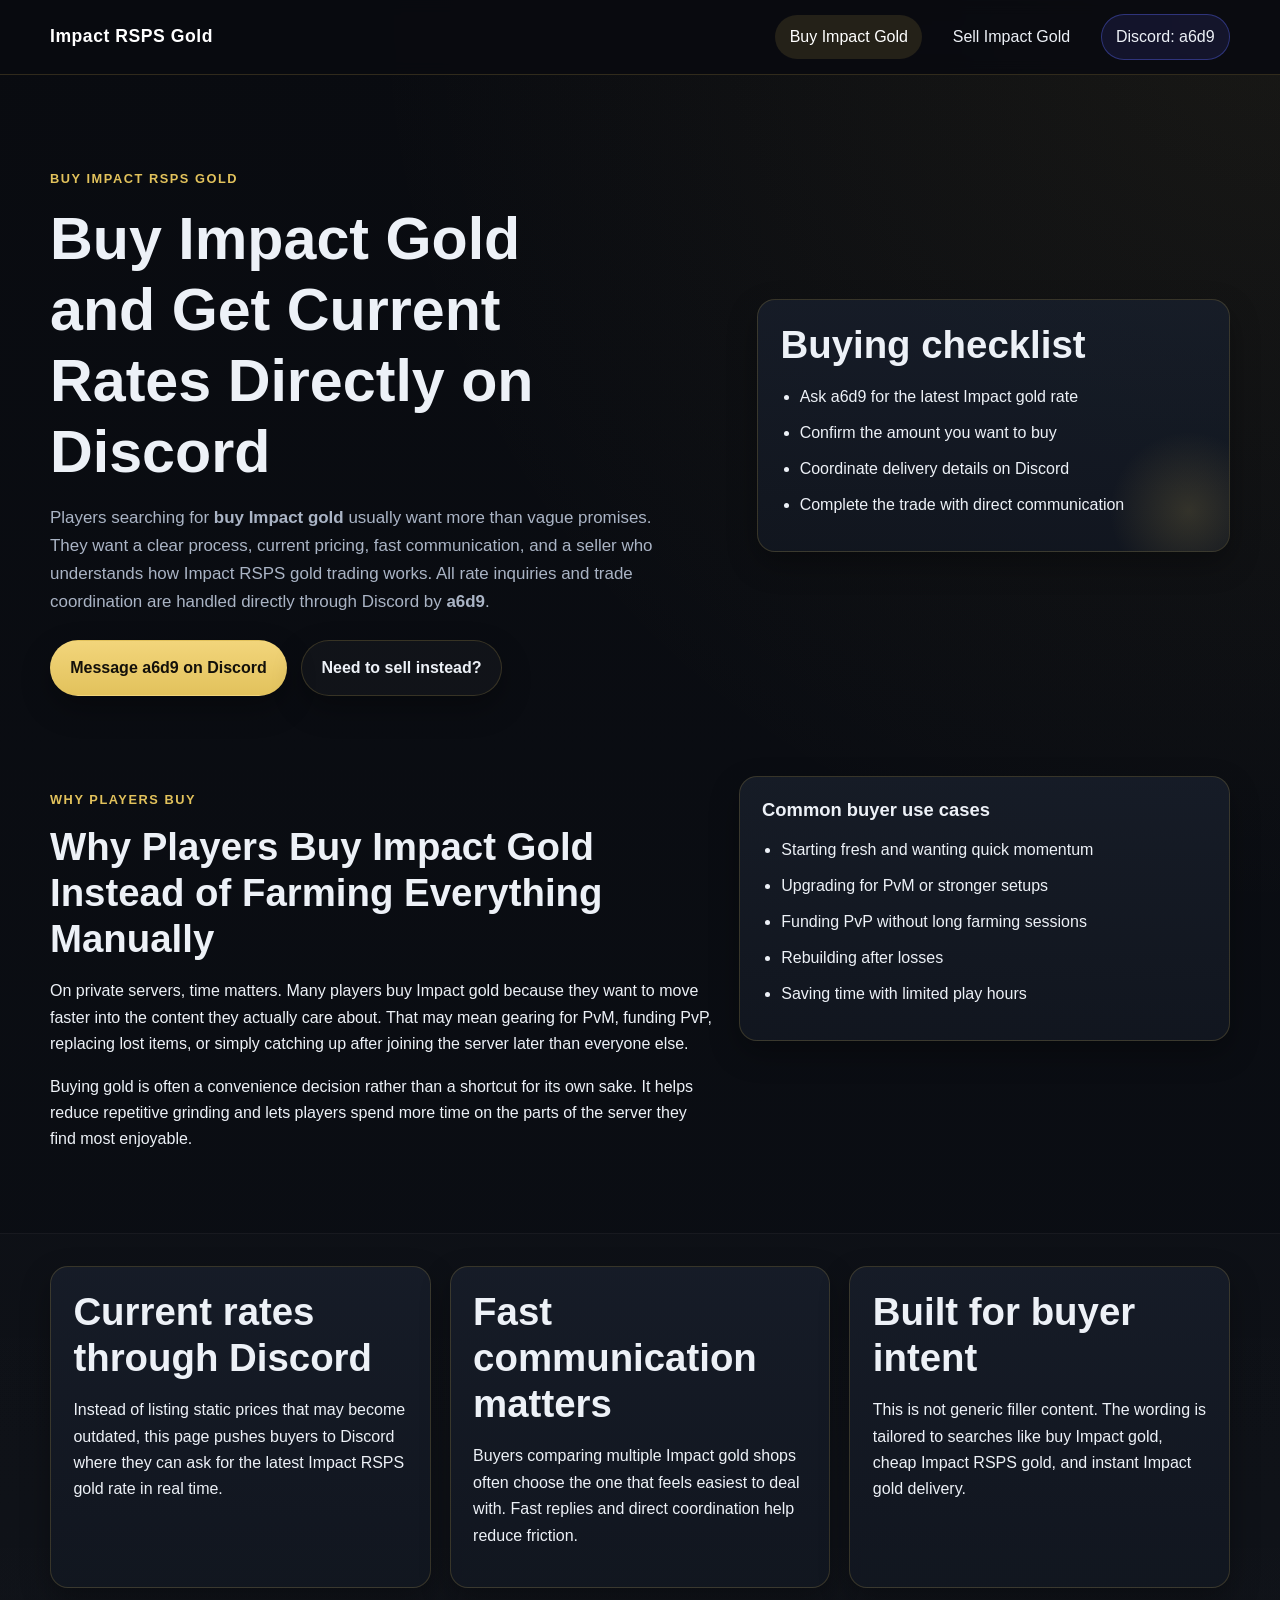
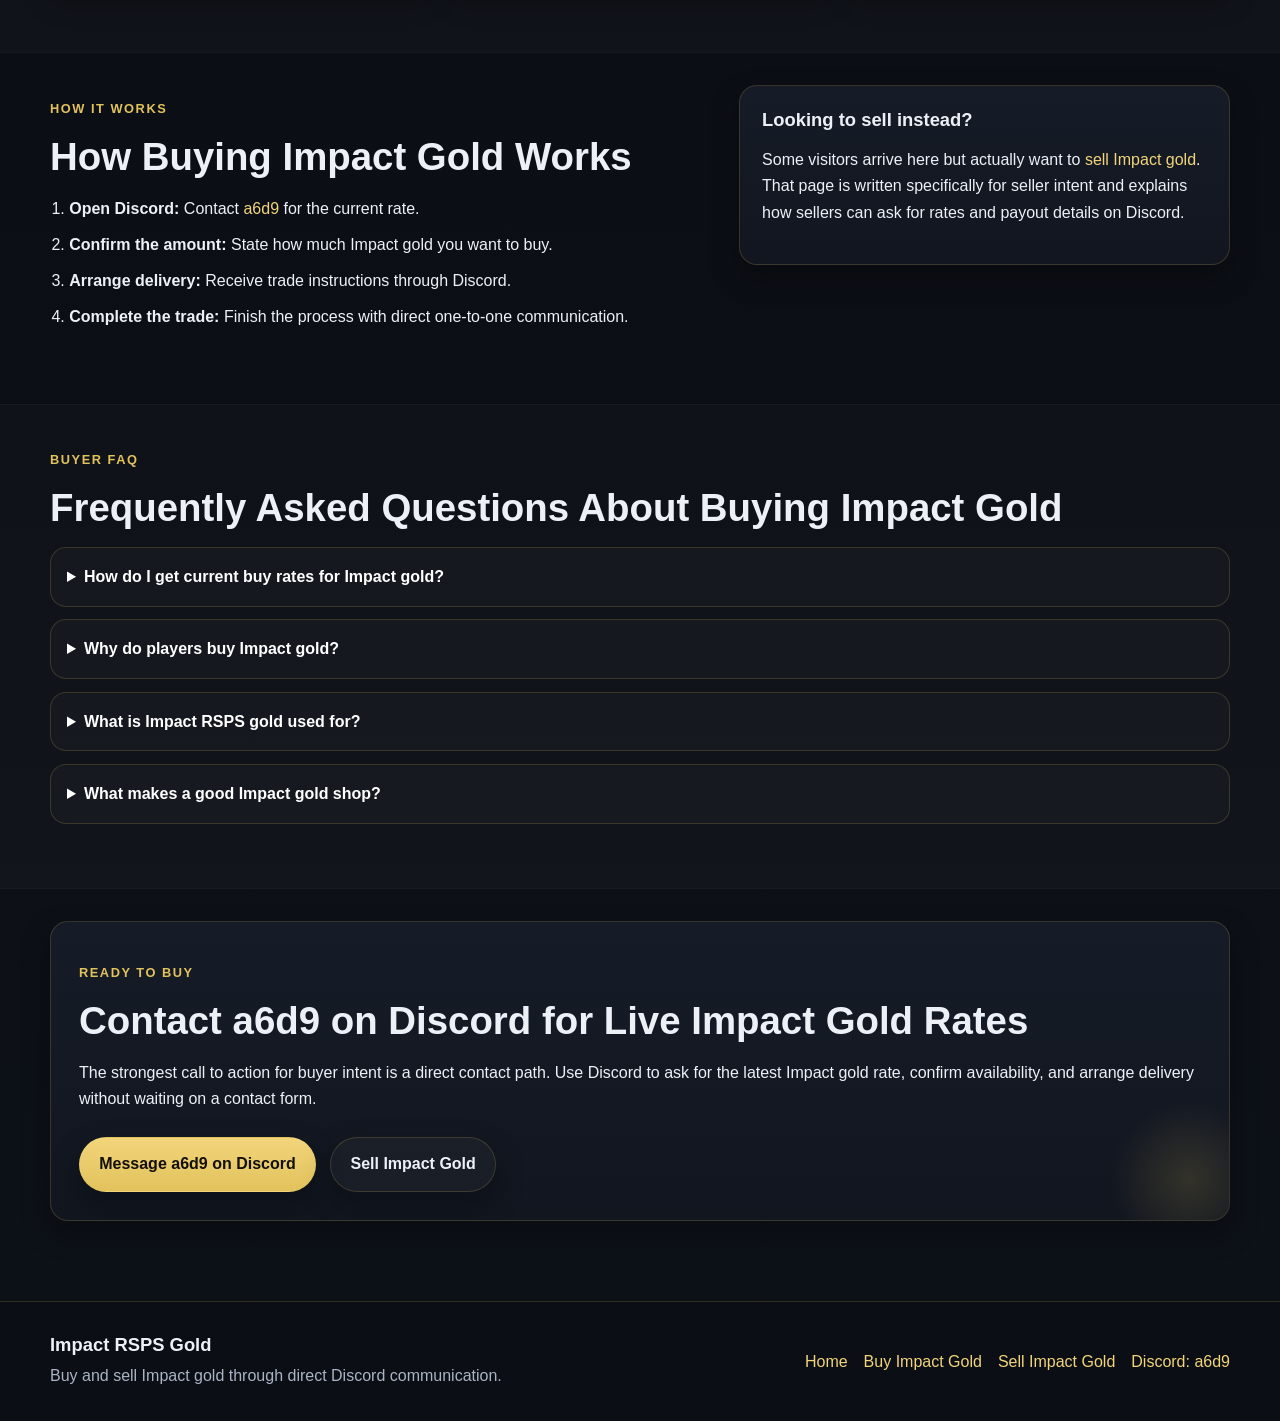
==== buy-impact-gold.html @ 4849c578 "Add files via upload" ====
<!DOCTYPE html>
<html lang="en">
<head>
  <meta charset="utf-8" />
  <meta name="viewport" content="width=device-width,initial-scale=1" />
  <title>Buy Impact Gold | Fast Impact RSPS Gold Delivery</title>
  <meta name="description" content="Buy Impact gold with a clear Discord-based process. Contact a6d9 for current buy rates, delivery details, and a smooth Impact RSPS gold trading experience." />
  <meta name="robots" content="index,follow" />
  <link rel="canonical" href="https://buyrsgold.github.io/impact/buy-impact-gold.html" />

  <meta property="og:type" content="website" />
  <meta property="og:title" content="Buy Impact Gold | Fast Impact RSPS Gold Delivery" />
  <meta property="og:description" content="Buy Impact gold through a player-focused page with Discord CTA, useful buyer content, and clear rate inquiries through a6d9." />
  <meta property="og:url" content="https://buyrsgold.github.io/impact/buy-impact-gold.html" />
  <meta property="og:image" content="https://buyrsgold.github.io/impact/assets/images/og-impact-gold.svg" />

  <meta name="twitter:card" content="summary_large_image" />
  <meta name="twitter:title" content="Buy Impact Gold | Fast Impact RSPS Gold Delivery" />
  <meta name="twitter:description" content="Buy Impact RSPS gold and contact a6d9 on Discord for live rates and trade coordination." />
  <meta name="twitter:image" content="https://buyrsgold.github.io/impact/assets/images/og-impact-gold.svg" />

  <link rel="icon" type="image/svg+xml" href="assets/images/favicon.svg" />
  <link rel="stylesheet" href="assets/css/styles.css" />

  <script type="application/ld+json">
  {
    "@context":"https://schema.org",
    "@graph":[
      {
        "@type":"Organization",
        "name":"Impact RSPS Gold",
        "url":"https://buyrsgold.github.io/impact/",
        "logo":"https://buyrsgold.github.io/impact/assets/images/favicon.svg"
      },
      {
        "@type":"WebSite",
        "name":"Impact RSPS Gold",
        "url":"https://buyrsgold.github.io/impact/"
      },
      {
        "@type":"BreadcrumbList",
        "itemListElement":[
          {"@type":"ListItem","position":1,"name":"Home","item":"https://buyrsgold.github.io/impact/"},
          {"@type":"ListItem","position":2,"name":"Buy Impact Gold","item":"https://buyrsgold.github.io/impact/buy-impact-gold.html"}
        ]
      },
      {
        "@type":"FAQPage",
        "mainEntity":[
          {
            "@type":"Question",
            "name":"How do I get current buy rates for Impact gold?",
            "acceptedAnswer":{"@type":"Answer","text":"Current Impact gold rates are provided directly through Discord. Contact a6d9 to ask for the latest buy rate and available amount."}
          },
          {
            "@type":"Question",
            "name":"Why do players buy Impact gold?",
            "acceptedAnswer":{"@type":"Answer","text":"Players buy Impact gold to skip repetitive grinding, gear up faster, rebuild after losses, and move more quickly into the parts of the server they enjoy most."}
          },
          {
            "@type":"Question",
            "name":"What is Impact RSPS gold used for?",
            "acceptedAnswer":{"@type":"Answer","text":"Impact RSPS gold is usually used for gear upgrades, supplies, PvM preparation, PvP setups, progression, and general convenience."}
          },
          {
            "@type":"Question",
            "name":"What makes a good Impact gold shop?",
            "acceptedAnswer":{"@type":"Answer","text":"A good Impact gold shop focuses on clear communication, competitive rates, a simple process, and reliable trade coordination."}
          }
        ]
      }
    ]
  }
  </script>
</head>
<body>
  <a class="skip-link" href="#main">Skip to content</a>

  <header class="site-header">
    <div class="container nav-wrap">
      <a class="brand" href="index.html">Impact RSPS Gold</a>
      <button class="nav-toggle" aria-expanded="false" aria-controls="site-nav" aria-label="Toggle navigation">Menu</button>
      <nav id="site-nav" class="site-nav" aria-label="Primary">
        <a href="buy-impact-gold.html" aria-current="page">Buy Impact Gold</a>
        <a href="sell-impact-gold.html">Sell Impact Gold</a>
        <a class="nav-discord" href="https://discord.com/users/640265737050652672" target="_blank" rel="noopener noreferrer">Discord: a6d9</a>
      </nav>
    </div>
  </header>

  <main id="main">
    <section class="hero">
      <div class="container hero-grid">
        <div>
          <p class="eyebrow">Buy Impact RSPS gold</p>
          <h1>Buy Impact Gold and Get Current Rates Directly on Discord</h1>
          <p class="lead">
            Players searching for <strong>buy Impact gold</strong> usually want more than vague promises. They want a clear process, current pricing, fast communication, and a seller who understands how Impact RSPS gold trading works. All rate inquiries and trade coordination are handled directly through Discord by <strong>a6d9</strong>.
          </p>
          <div class="button-row">
            <a class="btn btn-primary" href="https://discord.com/users/640265737050652672" target="_blank" rel="noopener noreferrer">Message a6d9 on Discord</a>
            <a class="btn btn-secondary" href="sell-impact-gold.html">Need to sell instead?</a>
          </div>
        </div>
        <aside class="panel highlight-panel">
          <h2>Buying checklist</h2>
          <ul class="feature-list">
            <li>Ask a6d9 for the latest Impact gold rate</li>
            <li>Confirm the amount you want to buy</li>
            <li>Coordinate delivery details on Discord</li>
            <li>Complete the trade with direct communication</li>
          </ul>
        </aside>
      </div>
    </section>

    <section class="section">
      <div class="container section-grid">
        <div>
          <p class="section-label">Why players buy</p>
          <h2>Why Players Buy Impact Gold Instead of Farming Everything Manually</h2>
          <p>
            On private servers, time matters. Many players buy Impact gold because they want to move faster into the content they actually care about. That may mean gearing for PvM, funding PvP, replacing lost items, or simply catching up after joining the server later than everyone else.
          </p>
          <p>
            Buying gold is often a convenience decision rather than a shortcut for its own sake. It helps reduce repetitive grinding and lets players spend more time on the parts of the server they find most enjoyable.
          </p>
        </div>
        <div class="panel">
          <h3>Common buyer use cases</h3>
          <ul class="feature-list">
            <li>Starting fresh and wanting quick momentum</li>
            <li>Upgrading for PvM or stronger setups</li>
            <li>Funding PvP without long farming sessions</li>
            <li>Rebuilding after losses</li>
            <li>Saving time with limited play hours</li>
          </ul>
        </div>
      </div>
    </section>

    <section class="section alt-section">
      <div class="container cards-3">
        <article class="card">
          <h2>Current rates through Discord</h2>
          <p>
            Instead of listing static prices that may become outdated, this page pushes buyers to Discord where they can ask for the latest Impact RSPS gold rate in real time.
          </p>
        </article>
        <article class="card">
          <h2>Fast communication matters</h2>
          <p>
            Buyers comparing multiple Impact gold shops often choose the one that feels easiest to deal with. Fast replies and direct coordination help reduce friction.
          </p>
        </article>
        <article class="card">
          <h2>Built for buyer intent</h2>
          <p>
            This is not generic filler content. The wording is tailored to searches like buy Impact gold, cheap Impact RSPS gold, and instant Impact gold delivery.
          </p>
        </article>
      </div>
    </section>

    <section class="section">
      <div class="container section-grid">
        <div>
          <p class="section-label">How it works</p>
          <h2>How Buying Impact Gold Works</h2>
          <ol class="steps">
            <li><strong>Open Discord:</strong> Contact <a href="https://discord.com/users/640265737050652672" target="_blank" rel="noopener noreferrer">a6d9</a> for the current rate.</li>
            <li><strong>Confirm the amount:</strong> State how much Impact gold you want to buy.</li>
            <li><strong>Arrange delivery:</strong> Receive trade instructions through Discord.</li>
            <li><strong>Complete the trade:</strong> Finish the process with direct one-to-one communication.</li>
          </ol>
        </div>
        <div class="panel">
          <h3>Looking to sell instead?</h3>
          <p>
            Some visitors arrive here but actually want to <a href="sell-impact-gold.html">sell Impact gold</a>. That page is written specifically for seller intent and explains how sellers can ask for rates and payout details on Discord.
          </p>
        </div>
      </div>
    </section>

    <section class="section alt-section">
      <div class="container">
        <p class="section-label">Buyer FAQ</p>
        <h2>Frequently Asked Questions About Buying Impact Gold</h2>
        <div class="faq">
          <details>
            <summary>How do I get current buy rates for Impact gold?</summary>
            <p>Current rates are provided directly through Discord. Message <a href="https://discord.com/users/640265737050652672" target="_blank" rel="noopener noreferrer">a6d9</a> to ask for the latest rate and available amount.</p>
          </details>
          <details>
            <summary>Why do players buy Impact gold?</summary>
            <p>Players buy Impact gold to skip repetitive grinding, gear up faster, rebuild after losses, and get into the content they enjoy sooner.</p>
          </details>
          <details>
            <summary>What is Impact RSPS gold used for?</summary>
            <p>It is commonly used for gear upgrades, supplies, PvM preparation, PvP setups, progression, and general convenience.</p>
          </details>
          <details>
            <summary>What makes a good Impact gold shop?</summary>
            <p>A good Impact gold shop focuses on clear communication, competitive rates, a simple process, and reliable trade coordination.</p>
          </details>
        </div>
      </div>
    </section>

    <section id="final-cta" class="section cta-section">
      <div class="container cta-box">
        <p class="section-label">Ready to buy</p>
        <h2>Contact a6d9 on Discord for Live Impact Gold Rates</h2>
        <p>
          The strongest call to action for buyer intent is a direct contact path. Use Discord to ask for the latest Impact gold rate, confirm availability, and arrange delivery without waiting on a contact form.
        </p>
        <div class="button-row">
          <a class="btn btn-primary" href="https://discord.com/users/640265737050652672" target="_blank" rel="noopener noreferrer">Message a6d9 on Discord</a>
          <a class="btn btn-secondary" href="sell-impact-gold.html">Sell Impact Gold</a>
        </div>
      </div>
    </section>
  </main>

  <footer class="site-footer">
    <div class="container footer-grid">
      <div>
        <h2 class="footer-title">Impact RSPS Gold</h2>
        <p>Buy and sell Impact gold through direct Discord communication.</p>
      </div>
      <nav aria-label="Footer">
        <a href="index.html">Home</a>
        <a href="buy-impact-gold.html">Buy Impact Gold</a>
        <a href="sell-impact-gold.html">Sell Impact Gold</a>
        <a href="https://discord.com/users/640265737050652672" target="_blank" rel="noopener noreferrer">Discord: a6d9</a>
      </nav>
    </div>
  </footer>

  <script src="assets/js/main.js" defer></script>
</body>
</html>
---- assets/css/styles.css ----
:root {
  --bg: #0b0d12;
  --bg-soft: #11151d;
  --card: #141a24;
  --line: rgba(226, 194, 92, 0.18);
  --text: #edf1f7;
  --muted: #aab4c5;
  --gold: #e2c25c;
  --gold-strong: #f2d57b;
  --accent: #5865f2;
  --shadow: 0 12px 30px rgba(0, 0, 0, 0.3);
  --radius: 18px;
  --container: 1180px;
}

*, *::before, *::after { box-sizing: border-box; }
html { scroll-behavior: smooth; }
body {
  margin: 0;
  font-family: Arial, Helvetica, sans-serif;
  color: var(--text);
  background:
    radial-gradient(circle at top right, rgba(226, 194, 92, 0.07), transparent 28%),
    linear-gradient(180deg, #090b10 0%, #0d1118 100%);
  line-height: 1.65;
}
img { max-width: 100%; display: block; }
a { color: var(--gold-strong); text-decoration: none; }
a:hover { text-decoration: underline; }
.container { width: min(100% - 2rem, var(--container)); margin-inline: auto; }
.skip-link { position: absolute; left: -9999px; top: auto; }
.skip-link:focus { left: 1rem; top: 1rem; background: #fff; color: #000; padding: 0.75rem 1rem; z-index: 1000; }
.site-header {
  position: sticky; top: 0; z-index: 20;
  background: rgba(9, 11, 16, 0.9); backdrop-filter: blur(8px);
  border-bottom: 1px solid var(--line);
}
.nav-wrap {
  display: flex; align-items: center; justify-content: space-between; gap: 1rem; min-height: 74px;
}
.brand { font-size: 1.1rem; font-weight: 700; letter-spacing: 0.03em; color: #fff; }
.site-nav { display: flex; align-items: center; gap: 1rem; }
.site-nav a { color: var(--text); padding: 0.55rem 0.9rem; border-radius: 999px; }
.site-nav a[aria-current="page"], .site-nav a:hover { background: rgba(226, 194, 92, 0.12); color: #fff; text-decoration: none; }
.nav-discord { border: 1px solid rgba(88, 101, 242, 0.4); background: rgba(88, 101, 242, 0.12); }
.nav-toggle {
  display: none; border: 1px solid var(--line); background: transparent; color: var(--text);
  border-radius: 12px; padding: 0.65rem 0.9rem; cursor: pointer;
}
.hero { padding: 5rem 0 3rem; }
.hero-grid, .section-grid, .footer-grid { display: grid; gap: 1.5rem; }
.hero-grid { grid-template-columns: 1.3fr 0.9fr; align-items: center; }
h1, h2, h3 { line-height: 1.2; margin: 0 0 1rem; }
h1 { font-size: clamp(2rem, 5vw, 3.7rem); max-width: 15ch; }
h2 { font-size: clamp(1.5rem, 3vw, 2.4rem); }
h3 { font-size: 1.15rem; }
.lead { font-size: 1.06rem; color: var(--muted); max-width: 66ch; }
.eyebrow, .section-label {
  color: var(--gold); text-transform: uppercase; letter-spacing: 0.12em; font-size: 0.8rem; font-weight: 700; margin-bottom: 0.9rem;
}
.button-row { display: flex; gap: 0.9rem; flex-wrap: wrap; margin-top: 1.5rem; }
.btn {
  display: inline-flex; align-items: center; justify-content: center; min-height: 48px; padding: 0.85rem 1.2rem;
  border-radius: 999px; font-weight: 700; text-decoration: none; border: 1px solid transparent; box-shadow: var(--shadow);
}
.btn:hover { text-decoration: none; }
.btn-primary { background: linear-gradient(180deg, var(--gold-strong), var(--gold)); color: #13100a; }
.btn-secondary { background: rgba(255,255,255,0.03); color: var(--text); border-color: var(--line); }
.btn-discord { background: linear-gradient(180deg, #6f7cff, var(--accent)); color: #fff; }
.section { padding: 2rem 0 4rem; }
.alt-section {
  background: linear-gradient(180deg, rgba(255,255,255,0.01), rgba(255,255,255,0.02));
  border-top: 1px solid rgba(255,255,255,0.03); border-bottom: 1px solid rgba(255,255,255,0.03);
}
.panel, .card, .cta-box {
  background: linear-gradient(180deg, rgba(23, 29, 40, 0.95), rgba(18, 23, 32, 0.95));
  border: 1px solid var(--line); border-radius: var(--radius); box-shadow: var(--shadow);
}
.panel, .card { padding: 1.4rem; }
.highlight-panel, .cta-box { position: relative; overflow: hidden; }
.highlight-panel::after, .cta-box::after {
  content: ""; position: absolute; inset: auto -40px -40px auto; width: 160px; height: 160px;
  background: radial-gradient(circle, rgba(226, 194, 92, 0.16), transparent 70%); pointer-events: none;
}
.cards-3 { display: grid; grid-template-columns: repeat(3, 1fr); gap: 1.2rem; }
.feature-list, .steps { margin: 0; padding-left: 1.2rem; }
.feature-list li, .steps li { margin-bottom: 0.6rem; }
.section-grid { grid-template-columns: 1.15fr 0.85fr; align-items: start; }
.faq { display: grid; gap: 0.8rem; }
.faq details {
  background: rgba(255,255,255,0.025); border: 1px solid var(--line); border-radius: 16px; padding: 1rem 1rem 0.95rem;
}
.faq summary { cursor: pointer; font-weight: 700; color: #fff; }
.faq p { color: var(--muted); margin: 0.9rem 0 0; }
.text-link { font-weight: 700; }
.cta-section { padding-bottom: 5rem; }
.cta-box { padding: 1.75rem; }
.site-footer { border-top: 1px solid var(--line); background: rgba(0,0,0,0.18); padding: 2rem 0; }
.footer-grid { grid-template-columns: 1.2fr 0.8fr; align-items: center; }
.footer-title { font-size: 1.15rem; margin-bottom: 0.4rem; }
.site-footer nav { display: flex; gap: 1rem; flex-wrap: wrap; justify-content: flex-end; }
.site-footer p { color: var(--muted); margin: 0; }
@media (max-width: 900px) {
  .hero-grid, .section-grid, .cards-3, .footer-grid { grid-template-columns: 1fr; }
  .site-nav {
    position: absolute; top: 74px; right: 1rem; left: 1rem; padding: 0.8rem; background: #0f131b;
    border: 1px solid var(--line); border-radius: 16px; display: none; flex-direction: column; align-items: stretch;
  }
  .site-nav.is-open { display: flex; }
  .nav-toggle { display: inline-flex; }
}
@media (max-width: 640px) {
  .hero { padding-top: 3.8rem; }
  .section { padding: 1.5rem 0 3rem; }
  .btn { width: 100%; }
}
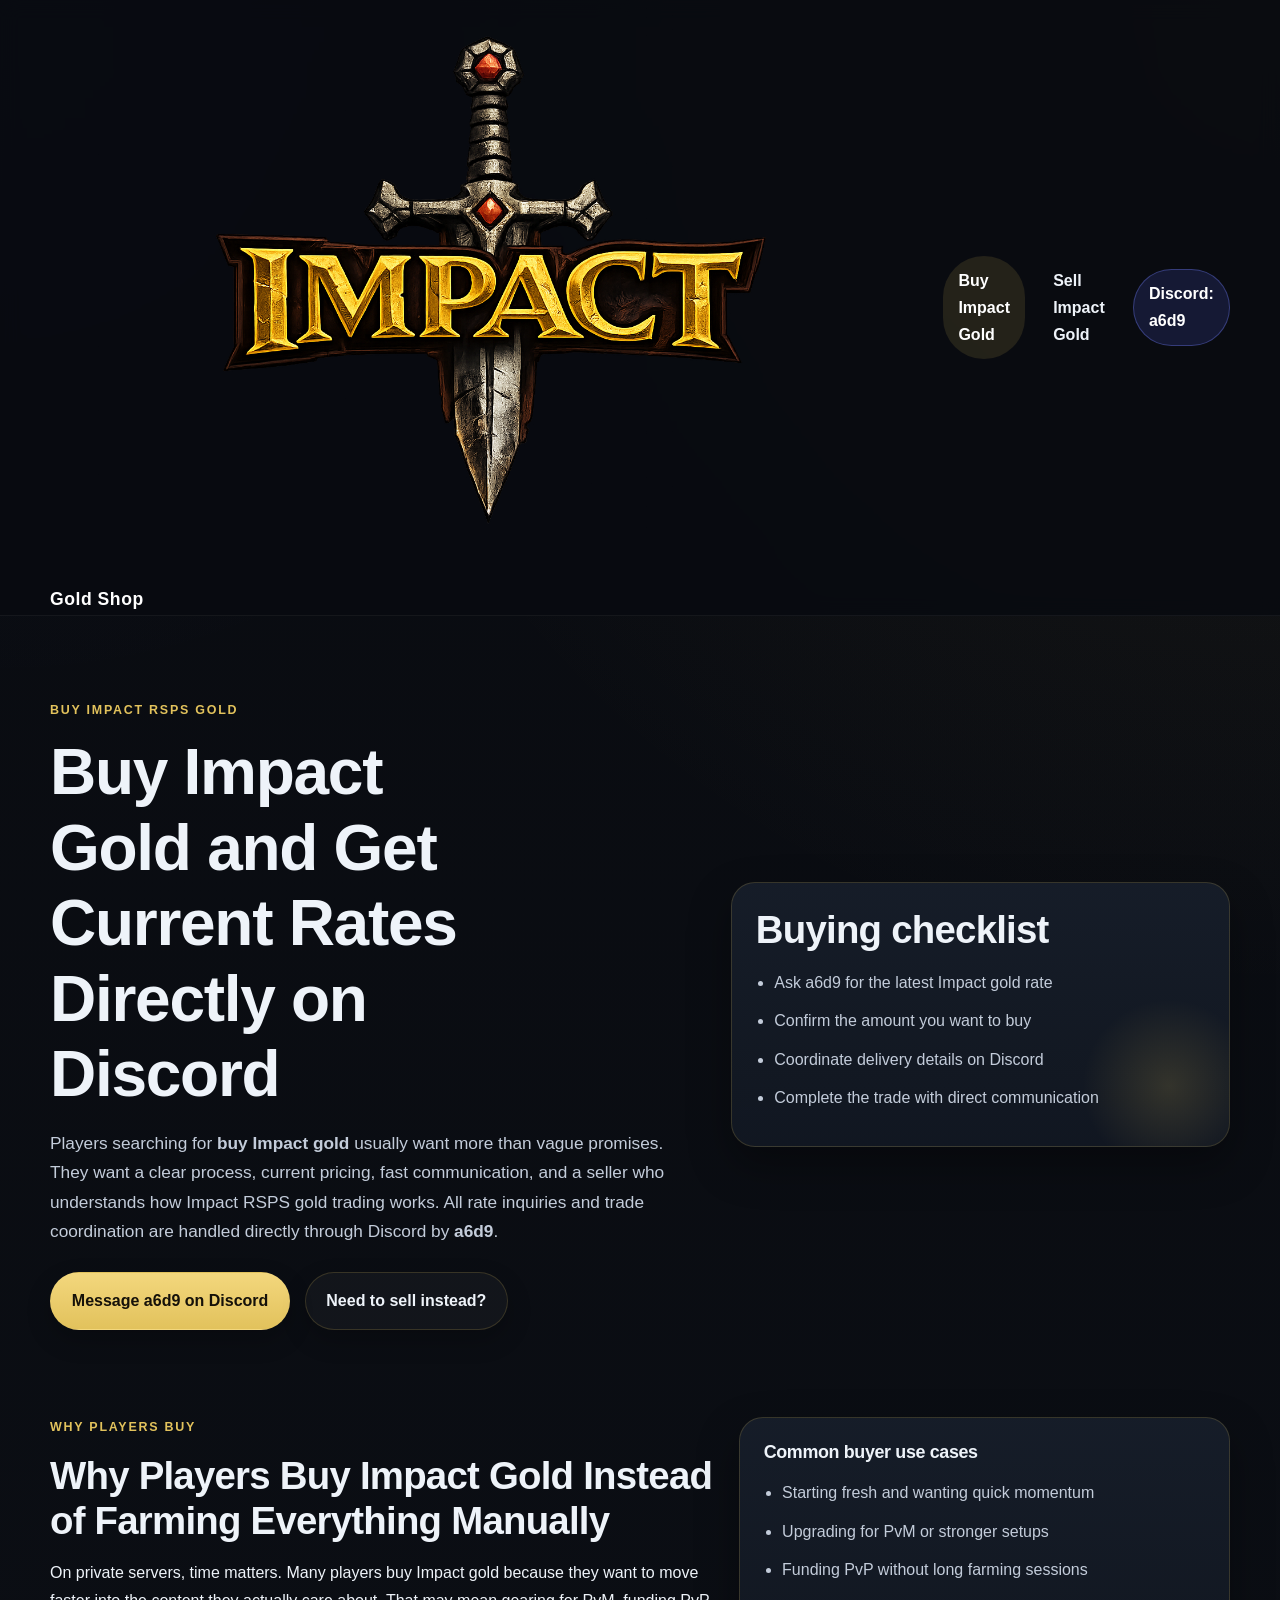
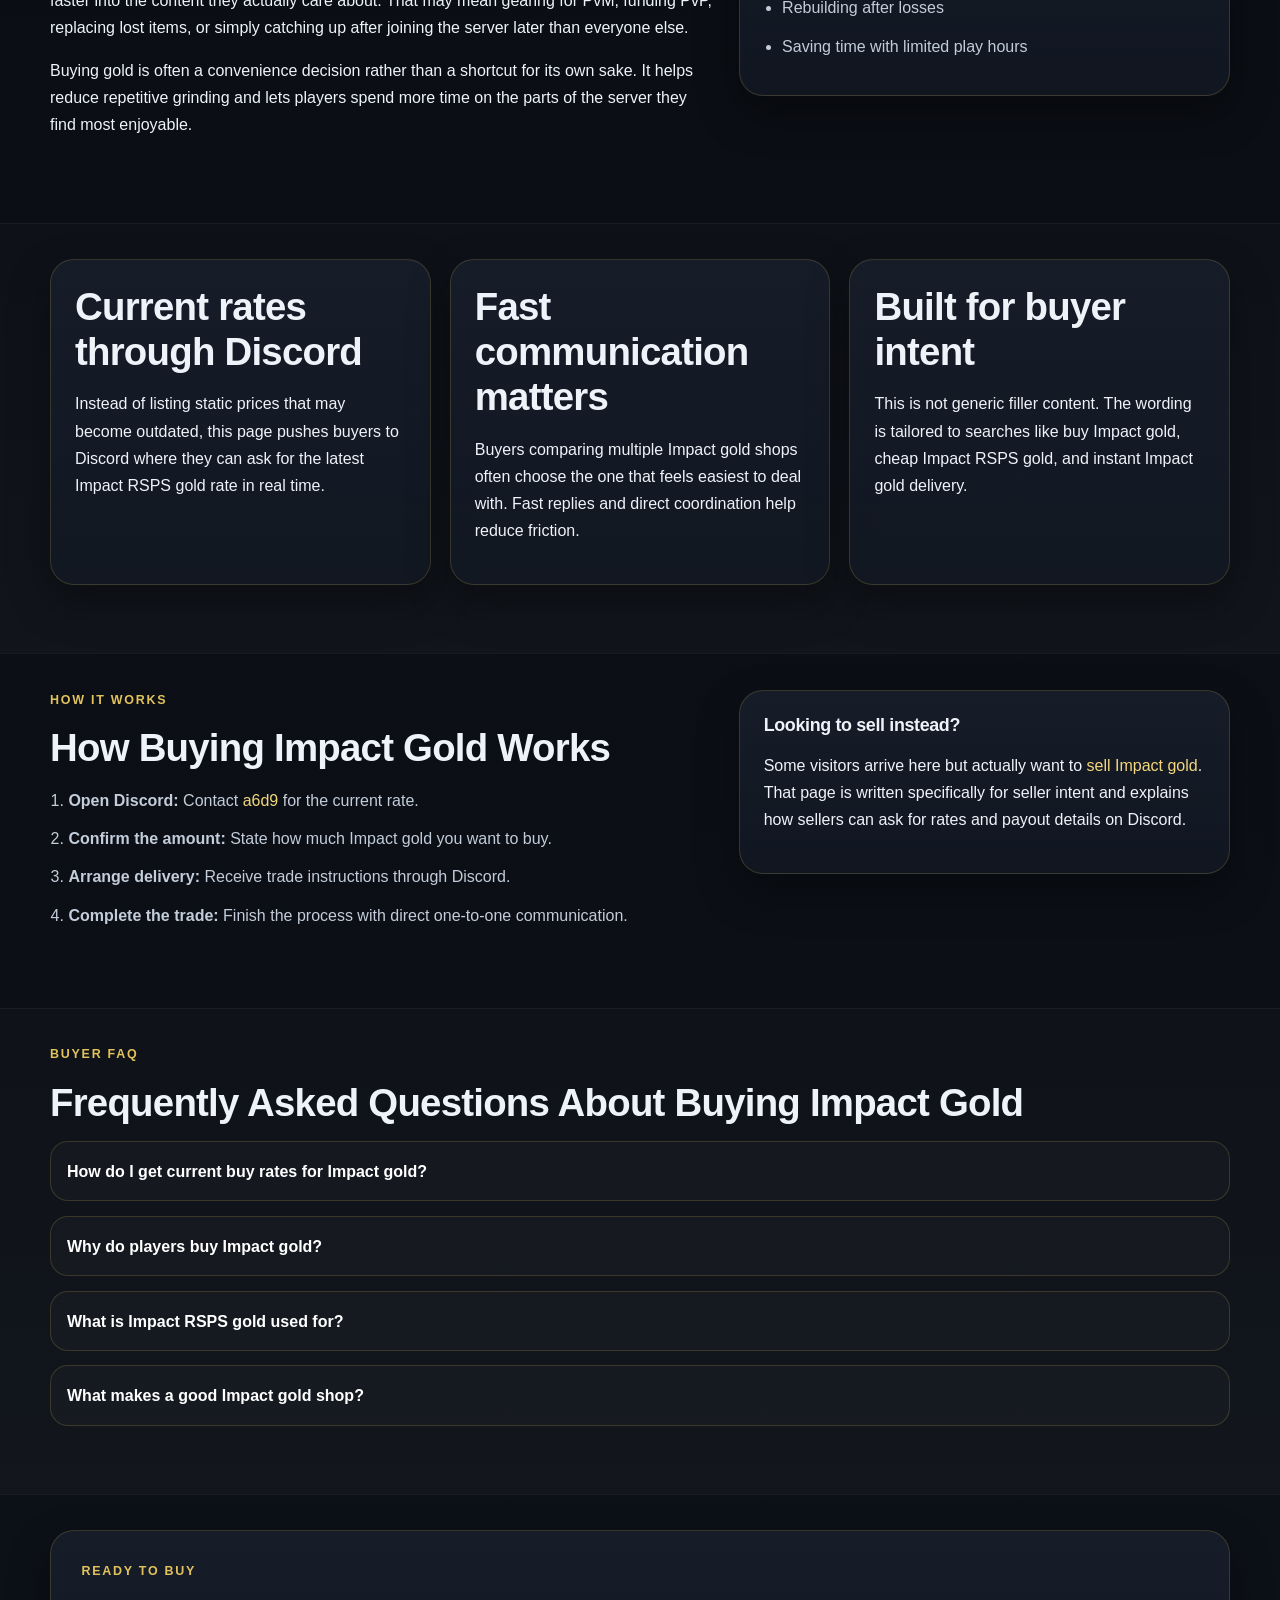
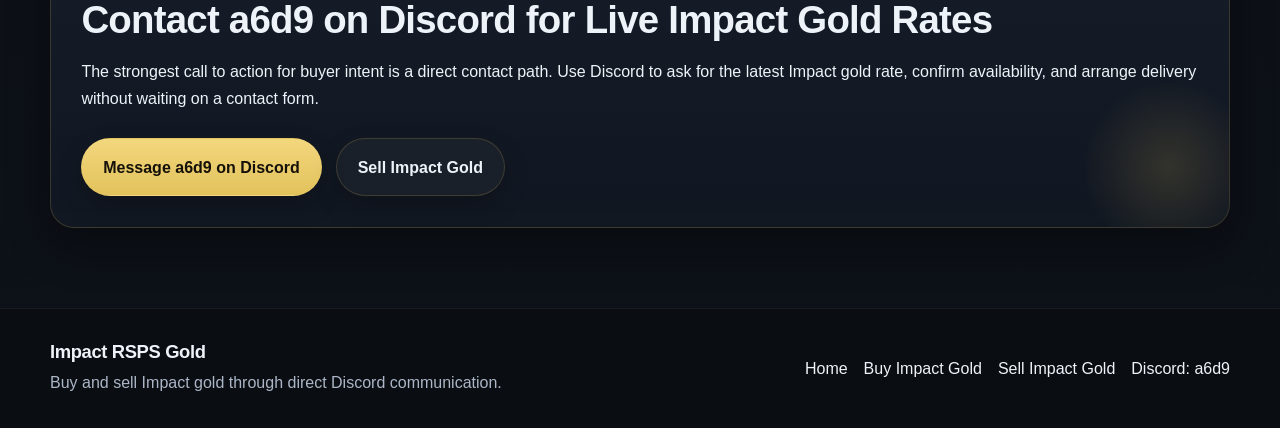
==== commit 4ad20ee9: "Update buy-impact-gold.html" ====
--- a/buy-impact-gold.html
+++ b/buy-impact-gold.html
@@ -1,6 +1,7 @@
 <!DOCTYPE html>
 <html lang="en">
 <head>
+  <meta name="google-site-verification" content="R1_WUzX7GfYl9SxyUrJ1v8RO_Ur5ujNK93sPufMd3G0" />
   <meta charset="utf-8" />
   <meta name="viewport" content="width=device-width,initial-scale=1" />
   <title>Buy Impact Gold | Fast Impact RSPS Gold Delivery</title>
@@ -78,7 +79,12 @@
 
   <header class="site-header">
     <div class="container nav-wrap">
-      <a class="brand" href="index.html">Impact RSPS Gold</a>
+      <a class="brand brand-logo" href="index.html" aria-label="Impact Gold Shop home">
+  <img src="assets/images/impact-logo.png" alt="Impact logo" class="site-logo">
+  <span class="brand-text-wrap">
+    <span class="brand-sub">Gold Shop</span>
+  </span>
+</a>
       <button class="nav-toggle" aria-expanded="false" aria-controls="site-nav" aria-label="Toggle navigation">Menu</button>
       <nav id="site-nav" class="site-nav" aria-label="Primary">
         <a href="buy-impact-gold.html" aria-current="page">Buy Impact Gold</a>
--- a/assets/css/styles.css
+++ b/assets/css/styles.css
@@ -1,116 +1,460 @@
 :root {
-  --bg: #0b0d12;
-  --bg-soft: #11151d;
-  --card: #141a24;
+  --bg: #0a0d12;
+  --bg-soft: #10151d;
+  --bg-alt: #0d1218;
+  --card: rgba(18, 24, 34, 0.94);
+  --card-strong: rgba(22, 29, 41, 0.98);
   --line: rgba(226, 194, 92, 0.18);
-  --text: #edf1f7;
-  --muted: #aab4c5;
+  --line-strong: rgba(226, 194, 92, 0.32);
+  --text: #eef3f9;
+  --muted: #acb6c6;
+  --muted-strong: #c3ccda;
   --gold: #e2c25c;
-  --gold-strong: #f2d57b;
-  --accent: #5865f2;
-  --shadow: 0 12px 30px rgba(0, 0, 0, 0.3);
+  --gold-strong: #f3d77d;
+  --discord: #5865f2;
+  --discord-strong: #7280ff;
+  --shadow: 0 18px 42px rgba(0, 0, 0, 0.34);
+  --shadow-soft: 0 10px 24px rgba(0, 0, 0, 0.22);
   --radius: 18px;
+  --radius-lg: 24px;
   --container: 1180px;
-}
-
-*, *::before, *::after { box-sizing: border-box; }
-html { scroll-behavior: smooth; }
+  --transition: 180ms ease;
+}
+
+*,
+*::before,
+*::after {
+  box-sizing: border-box;
+}
+
+html {
+  scroll-behavior: smooth;
+}
+
 body {
   margin: 0;
   font-family: Arial, Helvetica, sans-serif;
   color: var(--text);
   background:
-    radial-gradient(circle at top right, rgba(226, 194, 92, 0.07), transparent 28%),
+    radial-gradient(circle at top right, rgba(226, 194, 92, 0.08), transparent 26%),
+    radial-gradient(circle at top left, rgba(88, 101, 242, 0.06), transparent 18%),
     linear-gradient(180deg, #090b10 0%, #0d1118 100%);
-  line-height: 1.65;
-}
-img { max-width: 100%; display: block; }
-a { color: var(--gold-strong); text-decoration: none; }
-a:hover { text-decoration: underline; }
-.container { width: min(100% - 2rem, var(--container)); margin-inline: auto; }
-.skip-link { position: absolute; left: -9999px; top: auto; }
-.skip-link:focus { left: 1rem; top: 1rem; background: #fff; color: #000; padding: 0.75rem 1rem; z-index: 1000; }
+  line-height: 1.7;
+  text-rendering: optimizeLegibility;
+}
+
+img {
+  max-width: 100%;
+  display: block;
+}
+
+a {
+  color: var(--gold-strong);
+  text-decoration: none;
+  transition: color var(--transition);
+}
+
+a:hover {
+  color: #fff;
+  text-decoration: underline;
+}
+
+.container {
+  width: min(100% - 2rem, var(--container));
+  margin-inline: auto;
+}
+
+.skip-link {
+  position: absolute;
+  left: -9999px;
+  top: auto;
+}
+
+.skip-link:focus {
+  left: 1rem;
+  top: 1rem;
+  background: #fff;
+  color: #000;
+  padding: 0.75rem 1rem;
+  z-index: 9999;
+  border-radius: 12px;
+}
+
 .site-header {
-  position: sticky; top: 0; z-index: 20;
-  background: rgba(9, 11, 16, 0.9); backdrop-filter: blur(8px);
-  border-bottom: 1px solid var(--line);
-}
+  position: sticky;
+  top: 0;
+  z-index: 50;
+  background: rgba(8, 11, 16, 0.88);
+  backdrop-filter: blur(10px);
+  border-bottom: 1px solid rgba(255, 255, 255, 0.05);
+}
+
 .nav-wrap {
-  display: flex; align-items: center; justify-content: space-between; gap: 1rem; min-height: 74px;
-}
-.brand { font-size: 1.1rem; font-weight: 700; letter-spacing: 0.03em; color: #fff; }
-.site-nav { display: flex; align-items: center; gap: 1rem; }
-.site-nav a { color: var(--text); padding: 0.55rem 0.9rem; border-radius: 999px; }
-.site-nav a[aria-current="page"], .site-nav a:hover { background: rgba(226, 194, 92, 0.12); color: #fff; text-decoration: none; }
-.nav-discord { border: 1px solid rgba(88, 101, 242, 0.4); background: rgba(88, 101, 242, 0.12); }
+  display: flex;
+  align-items: center;
+  justify-content: space-between;
+  gap: 1rem;
+  min-height: 76px;
+}
+
+.brand {
+  font-size: 1.1rem;
+  font-weight: 800;
+  letter-spacing: 0.03em;
+  color: #fff;
+  white-space: nowrap;
+}
+
+.site-nav {
+  display: flex;
+  align-items: center;
+  gap: 0.8rem;
+}
+
+.site-nav a {
+  color: var(--text);
+  padding: 0.65rem 0.95rem;
+  border-radius: 999px;
+  font-weight: 600;
+  transition: background var(--transition), color var(--transition), transform var(--transition);
+}
+
+.site-nav a:hover,
+.site-nav a[aria-current="page"] {
+  background: rgba(226, 194, 92, 0.12);
+  color: #fff;
+  text-decoration: none;
+}
+
+.nav-discord {
+  background: rgba(88, 101, 242, 0.16);
+  border: 1px solid rgba(114, 128, 255, 0.35);
+  color: #fff !important;
+}
+
+.nav-discord:hover {
+  background: rgba(88, 101, 242, 0.28) !important;
+}
+
 .nav-toggle {
-  display: none; border: 1px solid var(--line); background: transparent; color: var(--text);
-  border-radius: 12px; padding: 0.65rem 0.9rem; cursor: pointer;
-}
-.hero { padding: 5rem 0 3rem; }
-.hero-grid, .section-grid, .footer-grid { display: grid; gap: 1.5rem; }
-.hero-grid { grid-template-columns: 1.3fr 0.9fr; align-items: center; }
-h1, h2, h3 { line-height: 1.2; margin: 0 0 1rem; }
-h1 { font-size: clamp(2rem, 5vw, 3.7rem); max-width: 15ch; }
-h2 { font-size: clamp(1.5rem, 3vw, 2.4rem); }
-h3 { font-size: 1.15rem; }
-.lead { font-size: 1.06rem; color: var(--muted); max-width: 66ch; }
-.eyebrow, .section-label {
-  color: var(--gold); text-transform: uppercase; letter-spacing: 0.12em; font-size: 0.8rem; font-weight: 700; margin-bottom: 0.9rem;
-}
-.button-row { display: flex; gap: 0.9rem; flex-wrap: wrap; margin-top: 1.5rem; }
+  display: none;
+  border: 1px solid var(--line);
+  background: transparent;
+  color: var(--text);
+  border-radius: 12px;
+  padding: 0.7rem 0.95rem;
+  cursor: pointer;
+  font-weight: 700;
+}
+
+.hero {
+  padding: 5.25rem 0 3.25rem;
+}
+
+.hero-grid,
+.section-grid,
+.footer-grid {
+  display: grid;
+  gap: 1.5rem;
+}
+
+.hero-grid {
+  grid-template-columns: 1.25fr 0.95fr;
+  align-items: center;
+}
+
+h1,
+h2,
+h3 {
+  line-height: 1.18;
+  margin: 0 0 1rem;
+  letter-spacing: -0.02em;
+}
+
+h1 {
+  font-size: clamp(2.15rem, 5vw, 4rem);
+  max-width: 13ch;
+}
+
+h2 {
+  font-size: clamp(1.55rem, 3vw, 2.45rem);
+}
+
+h3 {
+  font-size: 1.12rem;
+}
+
+p {
+  margin: 0 0 1rem;
+}
+
+.lead {
+  font-size: 1.08rem;
+  color: var(--muted-strong);
+  max-width: 68ch;
+}
+
+.eyebrow,
+.section-label {
+  color: var(--gold);
+  text-transform: uppercase;
+  letter-spacing: 0.14em;
+  font-size: 0.78rem;
+  font-weight: 800;
+  margin-bottom: 0.9rem;
+}
+
+.button-row {
+  display: flex;
+  gap: 0.9rem;
+  flex-wrap: wrap;
+  margin-top: 1.6rem;
+}
+
 .btn {
-  display: inline-flex; align-items: center; justify-content: center; min-height: 48px; padding: 0.85rem 1.2rem;
-  border-radius: 999px; font-weight: 700; text-decoration: none; border: 1px solid transparent; box-shadow: var(--shadow);
-}
-.btn:hover { text-decoration: none; }
-.btn-primary { background: linear-gradient(180deg, var(--gold-strong), var(--gold)); color: #13100a; }
-.btn-secondary { background: rgba(255,255,255,0.03); color: var(--text); border-color: var(--line); }
-.btn-discord { background: linear-gradient(180deg, #6f7cff, var(--accent)); color: #fff; }
-.section { padding: 2rem 0 4rem; }
+  display: inline-flex;
+  align-items: center;
+  justify-content: center;
+  min-height: 50px;
+  padding: 0.9rem 1.3rem;
+  border-radius: 999px;
+  font-weight: 800;
+  text-decoration: none;
+  border: 1px solid transparent;
+  box-shadow: var(--shadow-soft);
+  transition: transform var(--transition), box-shadow var(--transition), background var(--transition), border-color var(--transition);
+}
+
+.btn:hover {
+  transform: translateY(-1px);
+  text-decoration: none;
+  box-shadow: var(--shadow);
+}
+
+.btn-primary {
+  background: linear-gradient(180deg, var(--gold-strong), var(--gold));
+  color: #151109;
+}
+
+.btn-secondary {
+  background: rgba(255, 255, 255, 0.035);
+  color: var(--text);
+  border-color: var(--line);
+}
+
+.btn-discord {
+  background: linear-gradient(180deg, var(--discord-strong), var(--discord));
+  color: #fff;
+}
+
+.section {
+  padding: 2.2rem 0 4.25rem;
+}
+
 .alt-section {
-  background: linear-gradient(180deg, rgba(255,255,255,0.01), rgba(255,255,255,0.02));
-  border-top: 1px solid rgba(255,255,255,0.03); border-bottom: 1px solid rgba(255,255,255,0.03);
-}
-.panel, .card, .cta-box {
-  background: linear-gradient(180deg, rgba(23, 29, 40, 0.95), rgba(18, 23, 32, 0.95));
-  border: 1px solid var(--line); border-radius: var(--radius); box-shadow: var(--shadow);
-}
-.panel, .card { padding: 1.4rem; }
-.highlight-panel, .cta-box { position: relative; overflow: hidden; }
-.highlight-panel::after, .cta-box::after {
-  content: ""; position: absolute; inset: auto -40px -40px auto; width: 160px; height: 160px;
-  background: radial-gradient(circle, rgba(226, 194, 92, 0.16), transparent 70%); pointer-events: none;
-}
-.cards-3 { display: grid; grid-template-columns: repeat(3, 1fr); gap: 1.2rem; }
-.feature-list, .steps { margin: 0; padding-left: 1.2rem; }
-.feature-list li, .steps li { margin-bottom: 0.6rem; }
-.section-grid { grid-template-columns: 1.15fr 0.85fr; align-items: start; }
-.faq { display: grid; gap: 0.8rem; }
+  background: linear-gradient(180deg, rgba(255,255,255,0.012), rgba(255,255,255,0.022));
+  border-top: 1px solid rgba(255,255,255,0.04);
+  border-bottom: 1px solid rgba(255,255,255,0.04);
+}
+
+.panel,
+.card,
+.cta-box {
+  background: linear-gradient(180deg, var(--card-strong), var(--card));
+  border: 1px solid var(--line);
+  border-radius: var(--radius-lg);
+  box-shadow: var(--shadow);
+}
+
+.panel,
+.card {
+  padding: 1.5rem;
+}
+
+.card,
+.panel {
+  transition: transform var(--transition), border-color var(--transition), box-shadow var(--transition);
+}
+
+.card:hover,
+.panel:hover {
+  transform: translateY(-2px);
+  border-color: var(--line-strong);
+}
+
+.highlight-panel,
+.cta-box {
+  position: relative;
+  overflow: hidden;
+}
+
+.highlight-panel::after,
+.cta-box::after {
+  content: "";
+  position: absolute;
+  right: -30px;
+  bottom: -30px;
+  width: 180px;
+  height: 180px;
+  background: radial-gradient(circle, rgba(226, 194, 92, 0.16), transparent 68%);
+  pointer-events: none;
+}
+
+.cards-3 {
+  display: grid;
+  grid-template-columns: repeat(3, 1fr);
+  gap: 1.2rem;
+}
+
+.section-grid {
+  grid-template-columns: 1.15fr 0.85fr;
+  align-items: start;
+}
+
+.feature-list,
+.steps {
+  margin: 0;
+  padding-left: 1.15rem;
+}
+
+.feature-list li,
+.steps li {
+  margin-bottom: 0.7rem;
+  color: var(--muted-strong);
+}
+
+.text-link {
+  font-weight: 800;
+}
+
+.faq {
+  display: grid;
+  gap: 0.9rem;
+}
+
 .faq details {
-  background: rgba(255,255,255,0.025); border: 1px solid var(--line); border-radius: 16px; padding: 1rem 1rem 0.95rem;
-}
-.faq summary { cursor: pointer; font-weight: 700; color: #fff; }
-.faq p { color: var(--muted); margin: 0.9rem 0 0; }
-.text-link { font-weight: 700; }
-.cta-section { padding-bottom: 5rem; }
-.cta-box { padding: 1.75rem; }
-.site-footer { border-top: 1px solid var(--line); background: rgba(0,0,0,0.18); padding: 2rem 0; }
-.footer-grid { grid-template-columns: 1.2fr 0.8fr; align-items: center; }
-.footer-title { font-size: 1.15rem; margin-bottom: 0.4rem; }
-.site-footer nav { display: flex; gap: 1rem; flex-wrap: wrap; justify-content: flex-end; }
-.site-footer p { color: var(--muted); margin: 0; }
+  background: rgba(255,255,255,0.025);
+  border: 1px solid var(--line);
+  border-radius: 18px;
+  padding: 1rem 1rem 0.95rem;
+  transition: border-color var(--transition), background var(--transition);
+}
+
+.faq details[open] {
+  background: rgba(255,255,255,0.035);
+  border-color: var(--line-strong);
+}
+
+.faq summary {
+  cursor: pointer;
+  font-weight: 800;
+  color: #fff;
+  list-style: none;
+}
+
+.faq summary::-webkit-details-marker {
+  display: none;
+}
+
+.faq p {
+  color: var(--muted);
+  margin-top: 0.85rem;
+}
+
+.cta-section {
+  padding-bottom: 5rem;
+}
+
+.cta-box {
+  padding: 1.9rem;
+}
+
+.site-footer {
+  border-top: 1px solid rgba(255,255,255,0.06);
+  background: rgba(0,0,0,0.2);
+  padding: 2rem 0;
+}
+
+.footer-grid {
+  grid-template-columns: 1.2fr 0.8fr;
+  align-items: center;
+}
+
+.footer-title {
+  font-size: 1.15rem;
+  margin-bottom: 0.4rem;
+}
+
+.site-footer p {
+  color: var(--muted);
+  margin: 0;
+}
+
+.site-footer nav {
+  display: flex;
+  gap: 1rem;
+  flex-wrap: wrap;
+  justify-content: flex-end;
+}
+
+.site-footer nav a {
+  color: var(--text);
+}
+
+.site-footer nav a:hover {
+  color: var(--gold-strong);
+}
+
 @media (max-width: 900px) {
-  .hero-grid, .section-grid, .cards-3, .footer-grid { grid-template-columns: 1fr; }
+  .hero-grid,
+  .section-grid,
+  .cards-3,
+  .footer-grid {
+    grid-template-columns: 1fr;
+  }
+
   .site-nav {
-    position: absolute; top: 74px; right: 1rem; left: 1rem; padding: 0.8rem; background: #0f131b;
-    border: 1px solid var(--line); border-radius: 16px; display: none; flex-direction: column; align-items: stretch;
-  }
-  .site-nav.is-open { display: flex; }
-  .nav-toggle { display: inline-flex; }
-}
+    position: absolute;
+    top: 76px;
+    right: 1rem;
+    left: 1rem;
+    padding: 0.85rem;
+    background: #0f141d;
+    border: 1px solid var(--line);
+    border-radius: 18px;
+    display: none;
+    flex-direction: column;
+    align-items: stretch;
+    box-shadow: var(--shadow);
+  }
+
+  .site-nav.is-open {
+    display: flex;
+  }
+
+  .site-nav a {
+    width: 100%;
+  }
+
+  .nav-toggle {
+    display: inline-flex;
+  }
+}
+
 @media (max-width: 640px) {
-  .hero { padding-top: 3.8rem; }
-  .section { padding: 1.5rem 0 3rem; }
-  .btn { width: 100%; }
-}
+  .hero {
+    padding-top: 4rem;
+  }
+
+  .section {
+    padding: 1.6rem 0 3rem;
+  }
+
+  .btn {
+    width: 100%;
+  }
+
+  h1 {
+    max-width: 100%;
+  }
+}
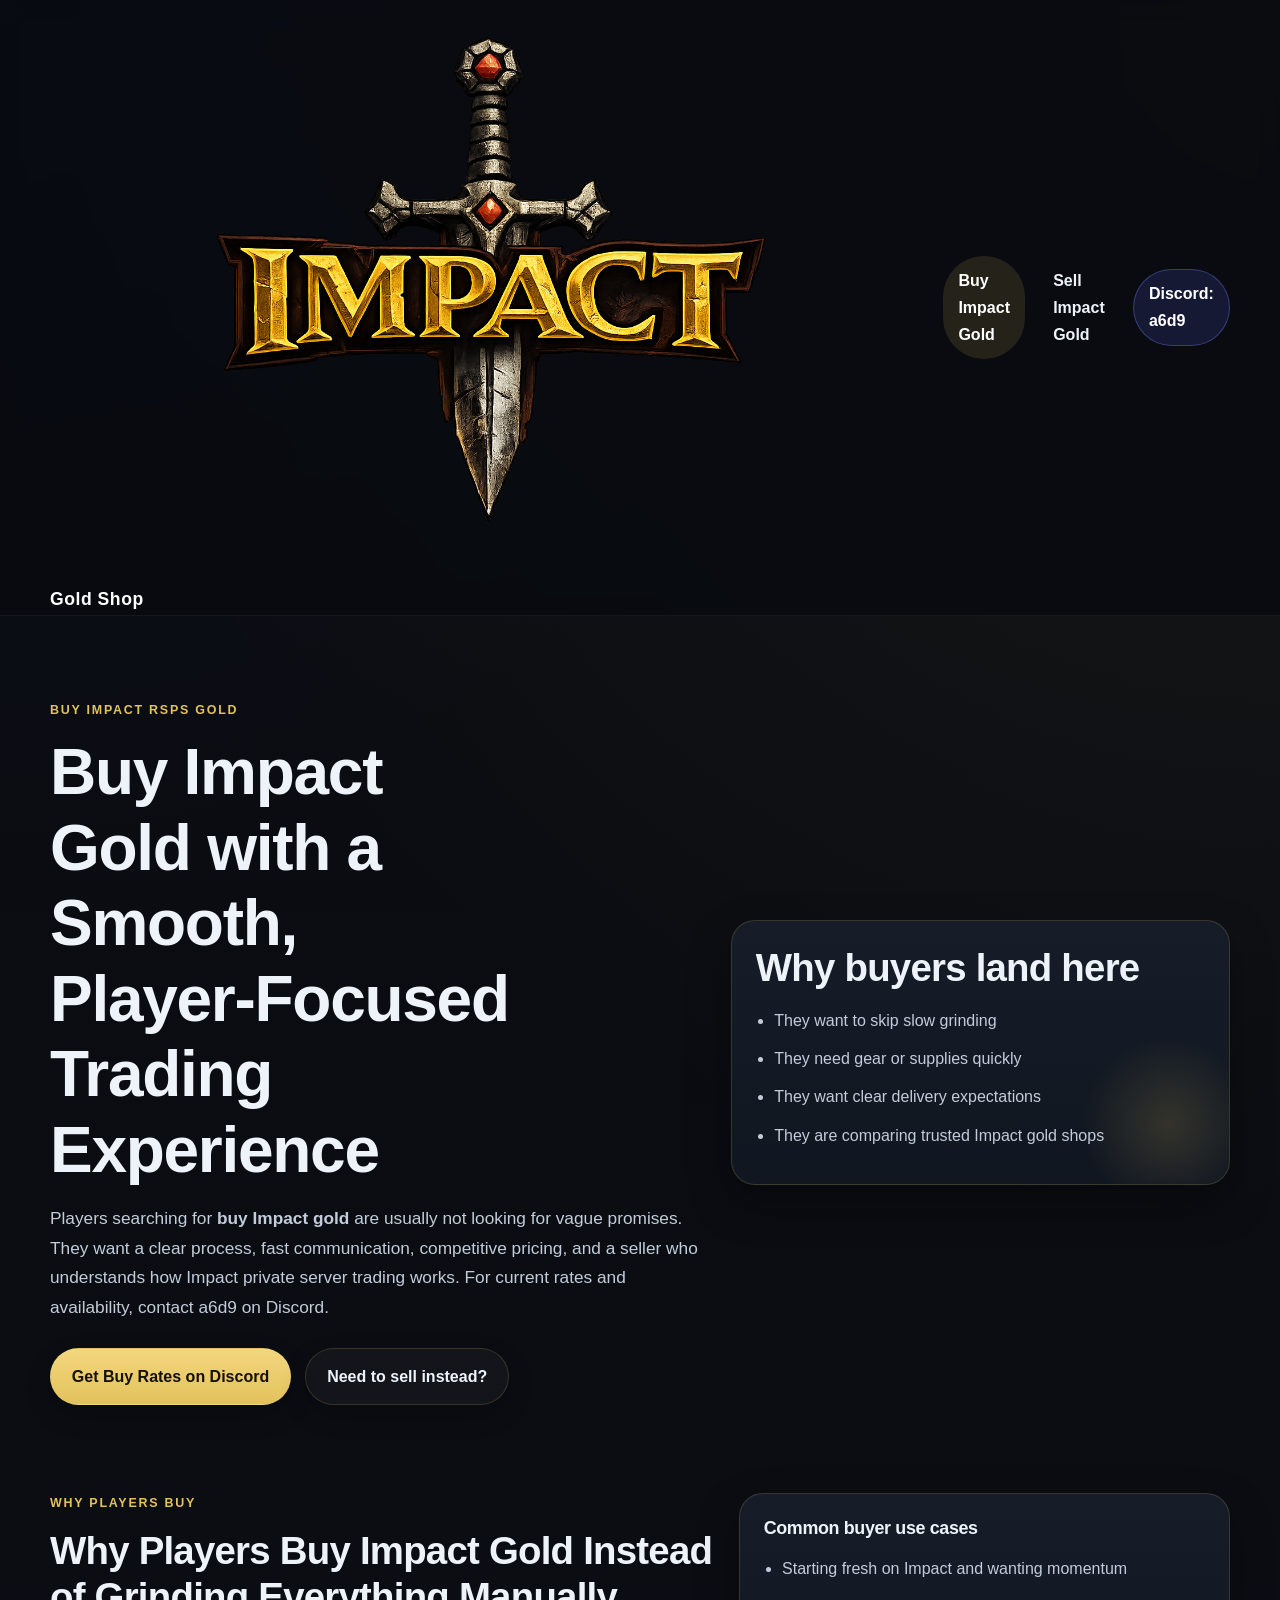
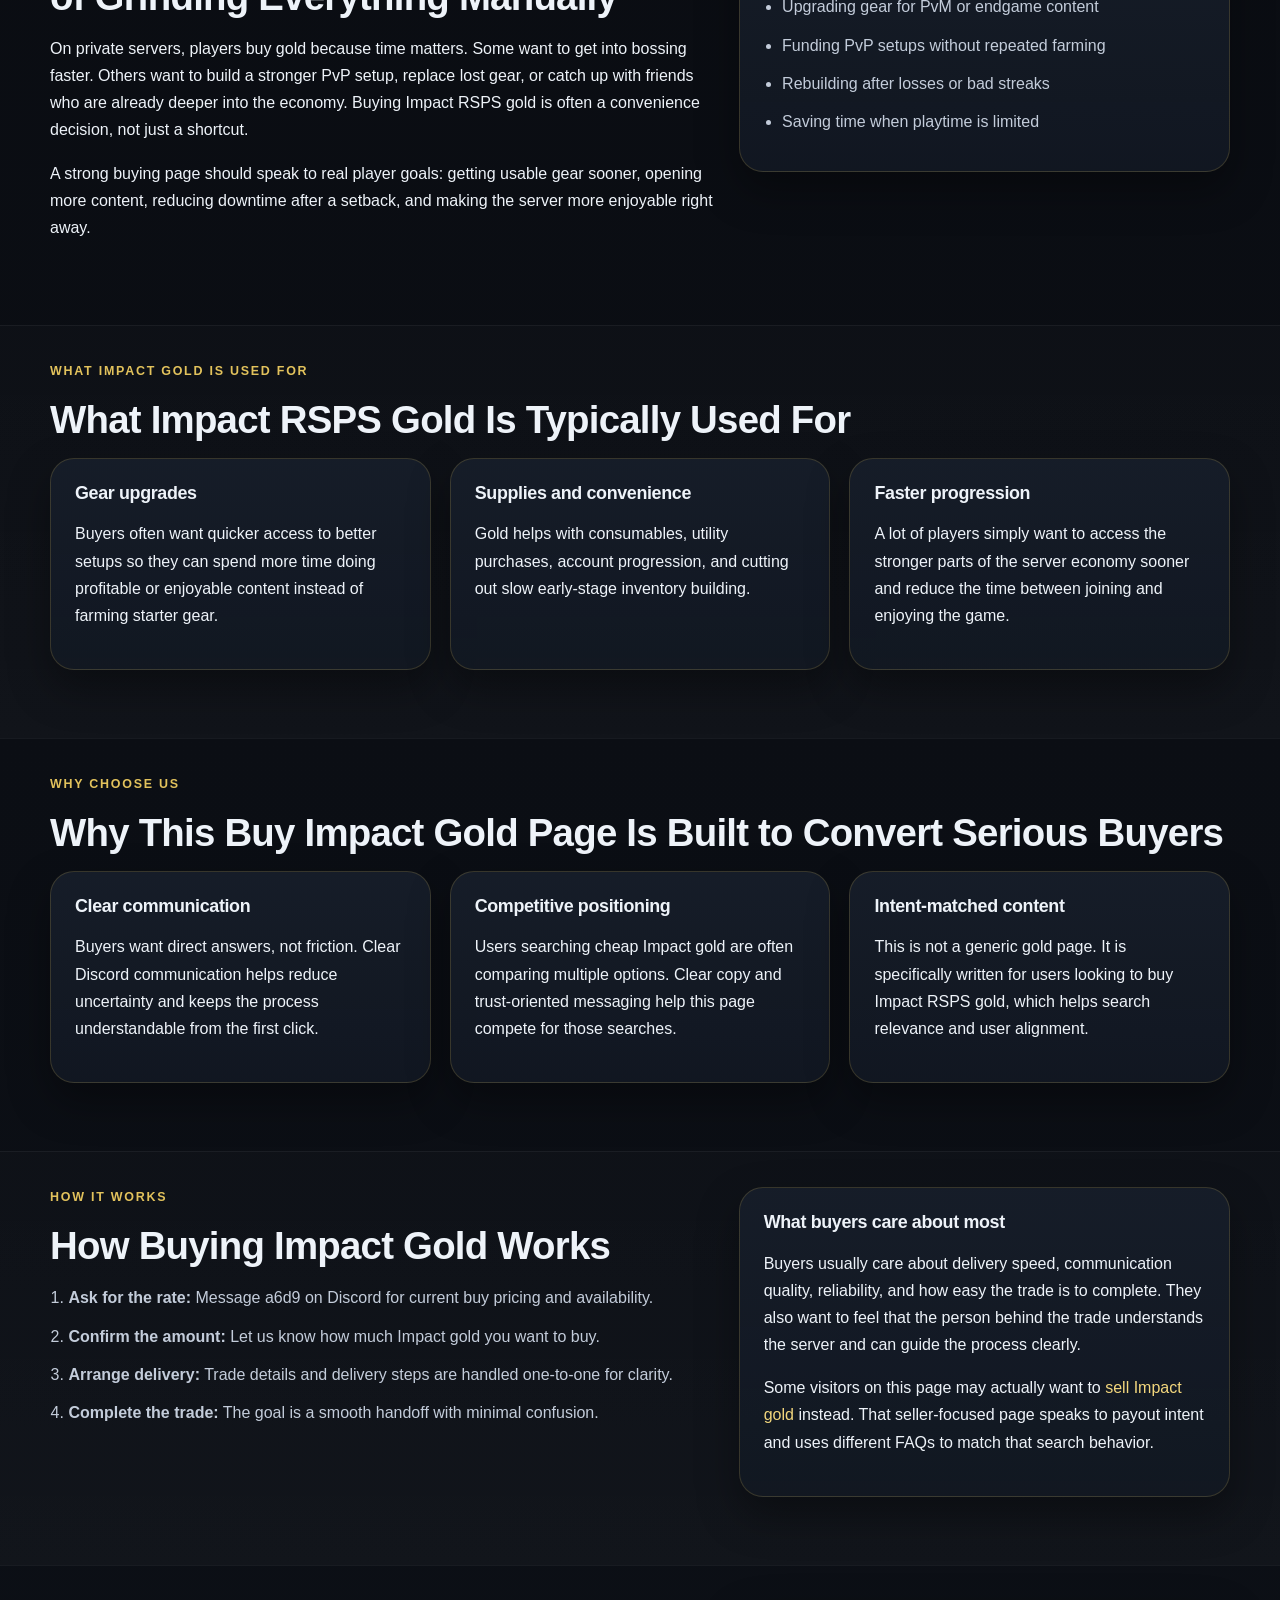
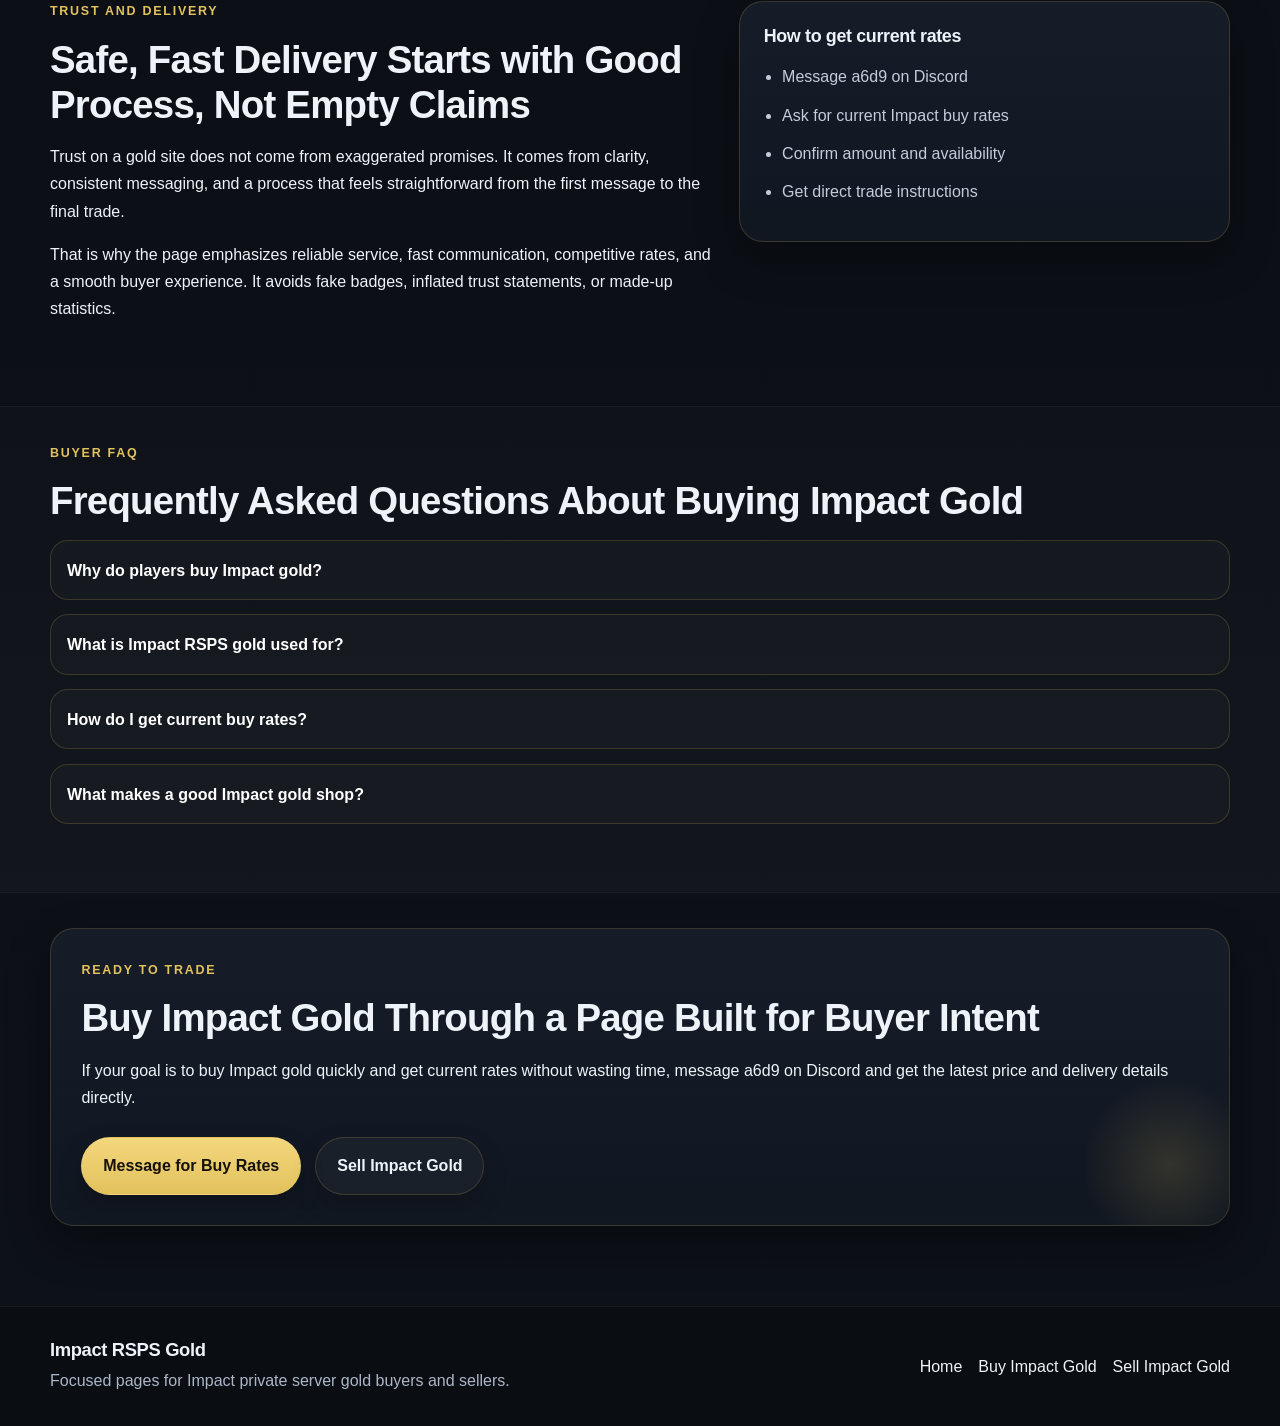
==== commit 39a5973e: "Update buy-impact-gold.html" ====
--- a/buy-impact-gold.html
+++ b/buy-impact-gold.html
@@ -5,19 +5,19 @@
   <meta charset="utf-8" />
   <meta name="viewport" content="width=device-width,initial-scale=1" />
   <title>Buy Impact Gold | Fast Impact RSPS Gold Delivery</title>
-  <meta name="description" content="Buy Impact gold with a clear Discord-based process. Contact a6d9 for current buy rates, delivery details, and a smooth Impact RSPS gold trading experience." />
+  <meta name="description" content="Buy Impact gold with a clear, player-focused process. Learn why players buy Impact RSPS gold, what they use it for, and how to get current rates by contacting a6d9 on Discord." />
   <meta name="robots" content="index,follow" />
   <link rel="canonical" href="https://buyrsgold.github.io/impact/buy-impact-gold.html" />
 
   <meta property="og:type" content="website" />
   <meta property="og:title" content="Buy Impact Gold | Fast Impact RSPS Gold Delivery" />
-  <meta property="og:description" content="Buy Impact gold through a player-focused page with Discord CTA, useful buyer content, and clear rate inquiries through a6d9." />
+  <meta property="og:description" content="Player-focused buying page for Impact RSPS gold. Contact a6d9 on Discord for current rates, availability, and delivery details." />
   <meta property="og:url" content="https://buyrsgold.github.io/impact/buy-impact-gold.html" />
   <meta property="og:image" content="https://buyrsgold.github.io/impact/assets/images/og-impact-gold.svg" />
 
   <meta name="twitter:card" content="summary_large_image" />
   <meta name="twitter:title" content="Buy Impact Gold | Fast Impact RSPS Gold Delivery" />
-  <meta name="twitter:description" content="Buy Impact RSPS gold and contact a6d9 on Discord for live rates and trade coordination." />
+  <meta name="twitter:description" content="Buy Impact gold through a clear buyer-focused page with Discord-based communication and live rate inquiries." />
   <meta name="twitter:image" content="https://buyrsgold.github.io/impact/assets/images/og-impact-gold.svg" />
 
   <link rel="icon" type="image/svg+xml" href="assets/images/favicon.svg" />
@@ -41,8 +41,18 @@
       {
         "@type":"BreadcrumbList",
         "itemListElement":[
-          {"@type":"ListItem","position":1,"name":"Home","item":"https://buyrsgold.github.io/impact/"},
-          {"@type":"ListItem","position":2,"name":"Buy Impact Gold","item":"https://buyrsgold.github.io/impact/buy-impact-gold.html"}
+          {
+            "@type":"ListItem",
+            "position":1,
+            "name":"Home",
+            "item":"https://buyrsgold.github.io/impact/"
+          },
+          {
+            "@type":"ListItem",
+            "position":2,
+            "name":"Buy Impact Gold",
+            "item":"https://buyrsgold.github.io/impact/buy-impact-gold.html"
+          }
         ]
       },
       {
@@ -50,23 +60,35 @@
         "mainEntity":[
           {
             "@type":"Question",
-            "name":"How do I get current buy rates for Impact gold?",
-            "acceptedAnswer":{"@type":"Answer","text":"Current Impact gold rates are provided directly through Discord. Contact a6d9 to ask for the latest buy rate and available amount."}
-          },
-          {
-            "@type":"Question",
             "name":"Why do players buy Impact gold?",
-            "acceptedAnswer":{"@type":"Answer","text":"Players buy Impact gold to skip repetitive grinding, gear up faster, rebuild after losses, and move more quickly into the parts of the server they enjoy most."}
+            "acceptedAnswer":{
+              "@type":"Answer",
+              "text":"Players buy Impact gold to skip repetitive grinding, gear faster for PvM or PvP, rebuild after losses, and move straight into the parts of the server they enjoy most."
+            }
           },
           {
             "@type":"Question",
             "name":"What is Impact RSPS gold used for?",
-            "acceptedAnswer":{"@type":"Answer","text":"Impact RSPS gold is usually used for gear upgrades, supplies, PvM preparation, PvP setups, progression, and general convenience."}
+            "acceptedAnswer":{
+              "@type":"Answer",
+              "text":"Impact RSPS gold is commonly used for gear upgrades, supplies, PvM preparation, PvP setups, account progression, and general convenience when a player wants to progress faster."
+            }
+          },
+          {
+            "@type":"Question",
+            "name":"How do I get current buy rates?",
+            "acceptedAnswer":{
+              "@type":"Answer",
+              "text":"Current buy rates are provided directly through Discord. Message a6d9 on Discord for the latest Impact gold price, delivery details, and availability."
+            }
           },
           {
             "@type":"Question",
             "name":"What makes a good Impact gold shop?",
-            "acceptedAnswer":{"@type":"Answer","text":"A good Impact gold shop focuses on clear communication, competitive rates, a simple process, and reliable trade coordination."}
+            "acceptedAnswer":{
+              "@type":"Answer",
+              "text":"A good Impact gold shop focuses on clear communication, a simple trade process, competitive rates, reliable delivery, and a smooth buyer experience without overpromising."
+            }
           }
         ]
       }
@@ -80,11 +102,11 @@
   <header class="site-header">
     <div class="container nav-wrap">
       <a class="brand brand-logo" href="index.html" aria-label="Impact Gold Shop home">
-  <img src="assets/images/impact-logo.png" alt="Impact logo" class="site-logo">
-  <span class="brand-text-wrap">
-    <span class="brand-sub">Gold Shop</span>
-  </span>
-</a>
+        <img src="assets/images/impact-logo.png" alt="Impact logo" class="site-logo">
+        <span class="brand-text-wrap">
+          <span class="brand-sub">Gold Shop</span>
+        </span>
+      </a>
       <button class="nav-toggle" aria-expanded="false" aria-controls="site-nav" aria-label="Toggle navigation">Menu</button>
       <nav id="site-nav" class="site-nav" aria-label="Primary">
         <a href="buy-impact-gold.html" aria-current="page">Buy Impact Gold</a>
@@ -99,22 +121,22 @@
       <div class="container hero-grid">
         <div>
           <p class="eyebrow">Buy Impact RSPS gold</p>
-          <h1>Buy Impact Gold and Get Current Rates Directly on Discord</h1>
+          <h1>Buy Impact Gold with a Smooth, Player-Focused Trading Experience</h1>
           <p class="lead">
-            Players searching for <strong>buy Impact gold</strong> usually want more than vague promises. They want a clear process, current pricing, fast communication, and a seller who understands how Impact RSPS gold trading works. All rate inquiries and trade coordination are handled directly through Discord by <strong>a6d9</strong>.
+            Players searching for <strong>buy Impact gold</strong> are usually not looking for vague promises. They want a clear process, fast communication, competitive pricing, and a seller who understands how Impact private server trading works. For current rates and availability, contact a6d9 on Discord.
           </p>
           <div class="button-row">
-            <a class="btn btn-primary" href="https://discord.com/users/640265737050652672" target="_blank" rel="noopener noreferrer">Message a6d9 on Discord</a>
+            <a class="btn btn-primary" href="https://discord.com/users/640265737050652672" target="_blank" rel="noopener noreferrer">Get Buy Rates on Discord</a>
             <a class="btn btn-secondary" href="sell-impact-gold.html">Need to sell instead?</a>
           </div>
         </div>
         <aside class="panel highlight-panel">
-          <h2>Buying checklist</h2>
+          <h2>Why buyers land here</h2>
           <ul class="feature-list">
-            <li>Ask a6d9 for the latest Impact gold rate</li>
-            <li>Confirm the amount you want to buy</li>
-            <li>Coordinate delivery details on Discord</li>
-            <li>Complete the trade with direct communication</li>
+            <li>They want to skip slow grinding</li>
+            <li>They need gear or supplies quickly</li>
+            <li>They want clear delivery expectations</li>
+            <li>They are comparing trusted Impact gold shops</li>
           </ul>
         </aside>
       </div>
@@ -124,67 +146,125 @@
       <div class="container section-grid">
         <div>
           <p class="section-label">Why players buy</p>
-          <h2>Why Players Buy Impact Gold Instead of Farming Everything Manually</h2>
-          <p>
-            On private servers, time matters. Many players buy Impact gold because they want to move faster into the content they actually care about. That may mean gearing for PvM, funding PvP, replacing lost items, or simply catching up after joining the server later than everyone else.
-          </p>
-          <p>
-            Buying gold is often a convenience decision rather than a shortcut for its own sake. It helps reduce repetitive grinding and lets players spend more time on the parts of the server they find most enjoyable.
+          <h2>Why Players Buy Impact Gold Instead of Grinding Everything Manually</h2>
+          <p>
+            On private servers, players buy gold because time matters. Some want to get into bossing faster. Others want to build a stronger PvP setup, replace lost gear, or catch up with friends who are already deeper into the economy. Buying Impact RSPS gold is often a convenience decision, not just a shortcut.
+          </p>
+          <p>
+            A strong buying page should speak to real player goals: getting usable gear sooner, opening more content, reducing downtime after a setback, and making the server more enjoyable right away.
           </p>
         </div>
         <div class="panel">
           <h3>Common buyer use cases</h3>
           <ul class="feature-list">
-            <li>Starting fresh and wanting quick momentum</li>
-            <li>Upgrading for PvM or stronger setups</li>
-            <li>Funding PvP without long farming sessions</li>
-            <li>Rebuilding after losses</li>
-            <li>Saving time with limited play hours</li>
+            <li>Starting fresh on Impact and wanting momentum</li>
+            <li>Upgrading gear for PvM or endgame content</li>
+            <li>Funding PvP setups without repeated farming</li>
+            <li>Rebuilding after losses or bad streaks</li>
+            <li>Saving time when playtime is limited</li>
           </ul>
         </div>
       </div>
     </section>
 
     <section class="section alt-section">
-      <div class="container cards-3">
-        <article class="card">
-          <h2>Current rates through Discord</h2>
-          <p>
-            Instead of listing static prices that may become outdated, this page pushes buyers to Discord where they can ask for the latest Impact RSPS gold rate in real time.
-          </p>
-        </article>
-        <article class="card">
-          <h2>Fast communication matters</h2>
-          <p>
-            Buyers comparing multiple Impact gold shops often choose the one that feels easiest to deal with. Fast replies and direct coordination help reduce friction.
-          </p>
-        </article>
-        <article class="card">
-          <h2>Built for buyer intent</h2>
-          <p>
-            This is not generic filler content. The wording is tailored to searches like buy Impact gold, cheap Impact RSPS gold, and instant Impact gold delivery.
-          </p>
-        </article>
+      <div class="container">
+        <p class="section-label">What Impact gold is used for</p>
+        <h2>What Impact RSPS Gold Is Typically Used For</h2>
+        <div class="cards-3">
+          <article class="card">
+            <h3>Gear upgrades</h3>
+            <p>
+              Buyers often want quicker access to better setups so they can spend more time doing profitable or enjoyable content instead of farming starter gear.
+            </p>
+          </article>
+          <article class="card">
+            <h3>Supplies and convenience</h3>
+            <p>
+              Gold helps with consumables, utility purchases, account progression, and cutting out slow early-stage inventory building.
+            </p>
+          </article>
+          <article class="card">
+            <h3>Faster progression</h3>
+            <p>
+              A lot of players simply want to access the stronger parts of the server economy sooner and reduce the time between joining and enjoying the game.
+            </p>
+          </article>
+        </div>
       </div>
     </section>
 
     <section class="section">
+      <div class="container">
+        <p class="section-label">Why choose us</p>
+        <h2>Why This Buy Impact Gold Page Is Built to Convert Serious Buyers</h2>
+        <div class="cards-3">
+          <article class="card">
+            <h3>Clear communication</h3>
+            <p>
+              Buyers want direct answers, not friction. Clear Discord communication helps reduce uncertainty and keeps the process understandable from the first click.
+            </p>
+          </article>
+          <article class="card">
+            <h3>Competitive positioning</h3>
+            <p>
+              Users searching cheap Impact gold are often comparing multiple options. Clear copy and trust-oriented messaging help this page compete for those searches.
+            </p>
+          </article>
+          <article class="card">
+            <h3>Intent-matched content</h3>
+            <p>
+              This is not a generic gold page. It is specifically written for users looking to buy Impact RSPS gold, which helps search relevance and user alignment.
+            </p>
+          </article>
+        </div>
+      </div>
+    </section>
+
+    <section class="section alt-section">
       <div class="container section-grid">
         <div>
           <p class="section-label">How it works</p>
           <h2>How Buying Impact Gold Works</h2>
           <ol class="steps">
-            <li><strong>Open Discord:</strong> Contact <a href="https://discord.com/users/640265737050652672" target="_blank" rel="noopener noreferrer">a6d9</a> for the current rate.</li>
-            <li><strong>Confirm the amount:</strong> State how much Impact gold you want to buy.</li>
-            <li><strong>Arrange delivery:</strong> Receive trade instructions through Discord.</li>
-            <li><strong>Complete the trade:</strong> Finish the process with direct one-to-one communication.</li>
+            <li><strong>Ask for the rate:</strong> Message a6d9 on Discord for current buy pricing and availability.</li>
+            <li><strong>Confirm the amount:</strong> Let us know how much Impact gold you want to buy.</li>
+            <li><strong>Arrange delivery:</strong> Trade details and delivery steps are handled one-to-one for clarity.</li>
+            <li><strong>Complete the trade:</strong> The goal is a smooth handoff with minimal confusion.</li>
           </ol>
         </div>
         <div class="panel">
-          <h3>Looking to sell instead?</h3>
-          <p>
-            Some visitors arrive here but actually want to <a href="sell-impact-gold.html">sell Impact gold</a>. That page is written specifically for seller intent and explains how sellers can ask for rates and payout details on Discord.
-          </p>
+          <h3>What buyers care about most</h3>
+          <p>
+            Buyers usually care about delivery speed, communication quality, reliability, and how easy the trade is to complete. They also want to feel that the person behind the trade understands the server and can guide the process clearly.
+          </p>
+          <p>
+            Some visitors on this page may actually want to <a href="sell-impact-gold.html">sell Impact gold</a> instead. That seller-focused page speaks to payout intent and uses different FAQs to match that search behavior.
+          </p>
+        </div>
+      </div>
+    </section>
+
+    <section class="section">
+      <div class="container section-grid">
+        <div>
+          <p class="section-label">Trust and delivery</p>
+          <h2>Safe, Fast Delivery Starts with Good Process, Not Empty Claims</h2>
+          <p>
+            Trust on a gold site does not come from exaggerated promises. It comes from clarity, consistent messaging, and a process that feels straightforward from the first message to the final trade.
+          </p>
+          <p>
+            That is why the page emphasizes reliable service, fast communication, competitive rates, and a smooth buyer experience. It avoids fake badges, inflated trust statements, or made-up statistics.
+          </p>
+        </div>
+        <div class="panel">
+          <h3>How to get current rates</h3>
+          <ul class="feature-list">
+            <li>Message a6d9 on Discord</li>
+            <li>Ask for current Impact buy rates</li>
+            <li>Confirm amount and availability</li>
+            <li>Get direct trade instructions</li>
+          </ul>
         </div>
       </div>
     </section>
@@ -193,36 +273,50 @@
       <div class="container">
         <p class="section-label">Buyer FAQ</p>
         <h2>Frequently Asked Questions About Buying Impact Gold</h2>
+
         <div class="faq">
           <details>
-            <summary>How do I get current buy rates for Impact gold?</summary>
-            <p>Current rates are provided directly through Discord. Message <a href="https://discord.com/users/640265737050652672" target="_blank" rel="noopener noreferrer">a6d9</a> to ask for the latest rate and available amount.</p>
+            <summary>Why do players buy Impact gold?</summary>
+            <p>
+              Players buy Impact gold to skip repetitive grinding, gear faster for PvM or PvP, rebuild after losses, and move straight into the parts of the server they enjoy most.
+            </p>
           </details>
-          <details>
-            <summary>Why do players buy Impact gold?</summary>
-            <p>Players buy Impact gold to skip repetitive grinding, gear up faster, rebuild after losses, and get into the content they enjoy sooner.</p>
-          </details>
+
           <details>
             <summary>What is Impact RSPS gold used for?</summary>
-            <p>It is commonly used for gear upgrades, supplies, PvM preparation, PvP setups, progression, and general convenience.</p>
+            <p>
+              It is commonly used for gear upgrades, supplies, PvM preparation, PvP setups, account progression, and general convenience when a player wants to progress faster.
+            </p>
           </details>
+
+          <details>
+            <summary>How do I get current buy rates?</summary>
+            <p>
+              Current buy rates are provided directly through Discord. Message
+              <a href="https://discord.com/users/640265737050652672" target="_blank" rel="noopener noreferrer">a6d9 on Discord</a>
+              for the latest price, delivery details, and availability.
+            </p>
+          </details>
+
           <details>
             <summary>What makes a good Impact gold shop?</summary>
-            <p>A good Impact gold shop focuses on clear communication, competitive rates, a simple process, and reliable trade coordination.</p>
+            <p>
+              A good Impact gold shop focuses on clear communication, a simple trade process, competitive rates, reliable delivery, and a smooth buyer experience without overpromising.
+            </p>
           </details>
         </div>
       </div>
     </section>
 
-    <section id="final-cta" class="section cta-section">
+    <section class="section cta-section">
       <div class="container cta-box">
-        <p class="section-label">Ready to buy</p>
-        <h2>Contact a6d9 on Discord for Live Impact Gold Rates</h2>
+        <p class="section-label">Ready to trade</p>
+        <h2>Buy Impact Gold Through a Page Built for Buyer Intent</h2>
         <p>
-          The strongest call to action for buyer intent is a direct contact path. Use Discord to ask for the latest Impact gold rate, confirm availability, and arrange delivery without waiting on a contact form.
+          If your goal is to buy Impact gold quickly and get current rates without wasting time, message a6d9 on Discord and get the latest price and delivery details directly.
         </p>
         <div class="button-row">
-          <a class="btn btn-primary" href="https://discord.com/users/640265737050652672" target="_blank" rel="noopener noreferrer">Message a6d9 on Discord</a>
+          <a class="btn btn-primary" href="https://discord.com/users/640265737050652672" target="_blank" rel="noopener noreferrer">Message for Buy Rates</a>
           <a class="btn btn-secondary" href="sell-impact-gold.html">Sell Impact Gold</a>
         </div>
       </div>
@@ -233,13 +327,12 @@
     <div class="container footer-grid">
       <div>
         <h2 class="footer-title">Impact RSPS Gold</h2>
-        <p>Buy and sell Impact gold through direct Discord communication.</p>
+        <p>Focused pages for Impact private server gold buyers and sellers.</p>
       </div>
       <nav aria-label="Footer">
         <a href="index.html">Home</a>
         <a href="buy-impact-gold.html">Buy Impact Gold</a>
         <a href="sell-impact-gold.html">Sell Impact Gold</a>
-        <a href="https://discord.com/users/640265737050652672" target="_blank" rel="noopener noreferrer">Discord: a6d9</a>
       </nav>
     </div>
   </footer>
